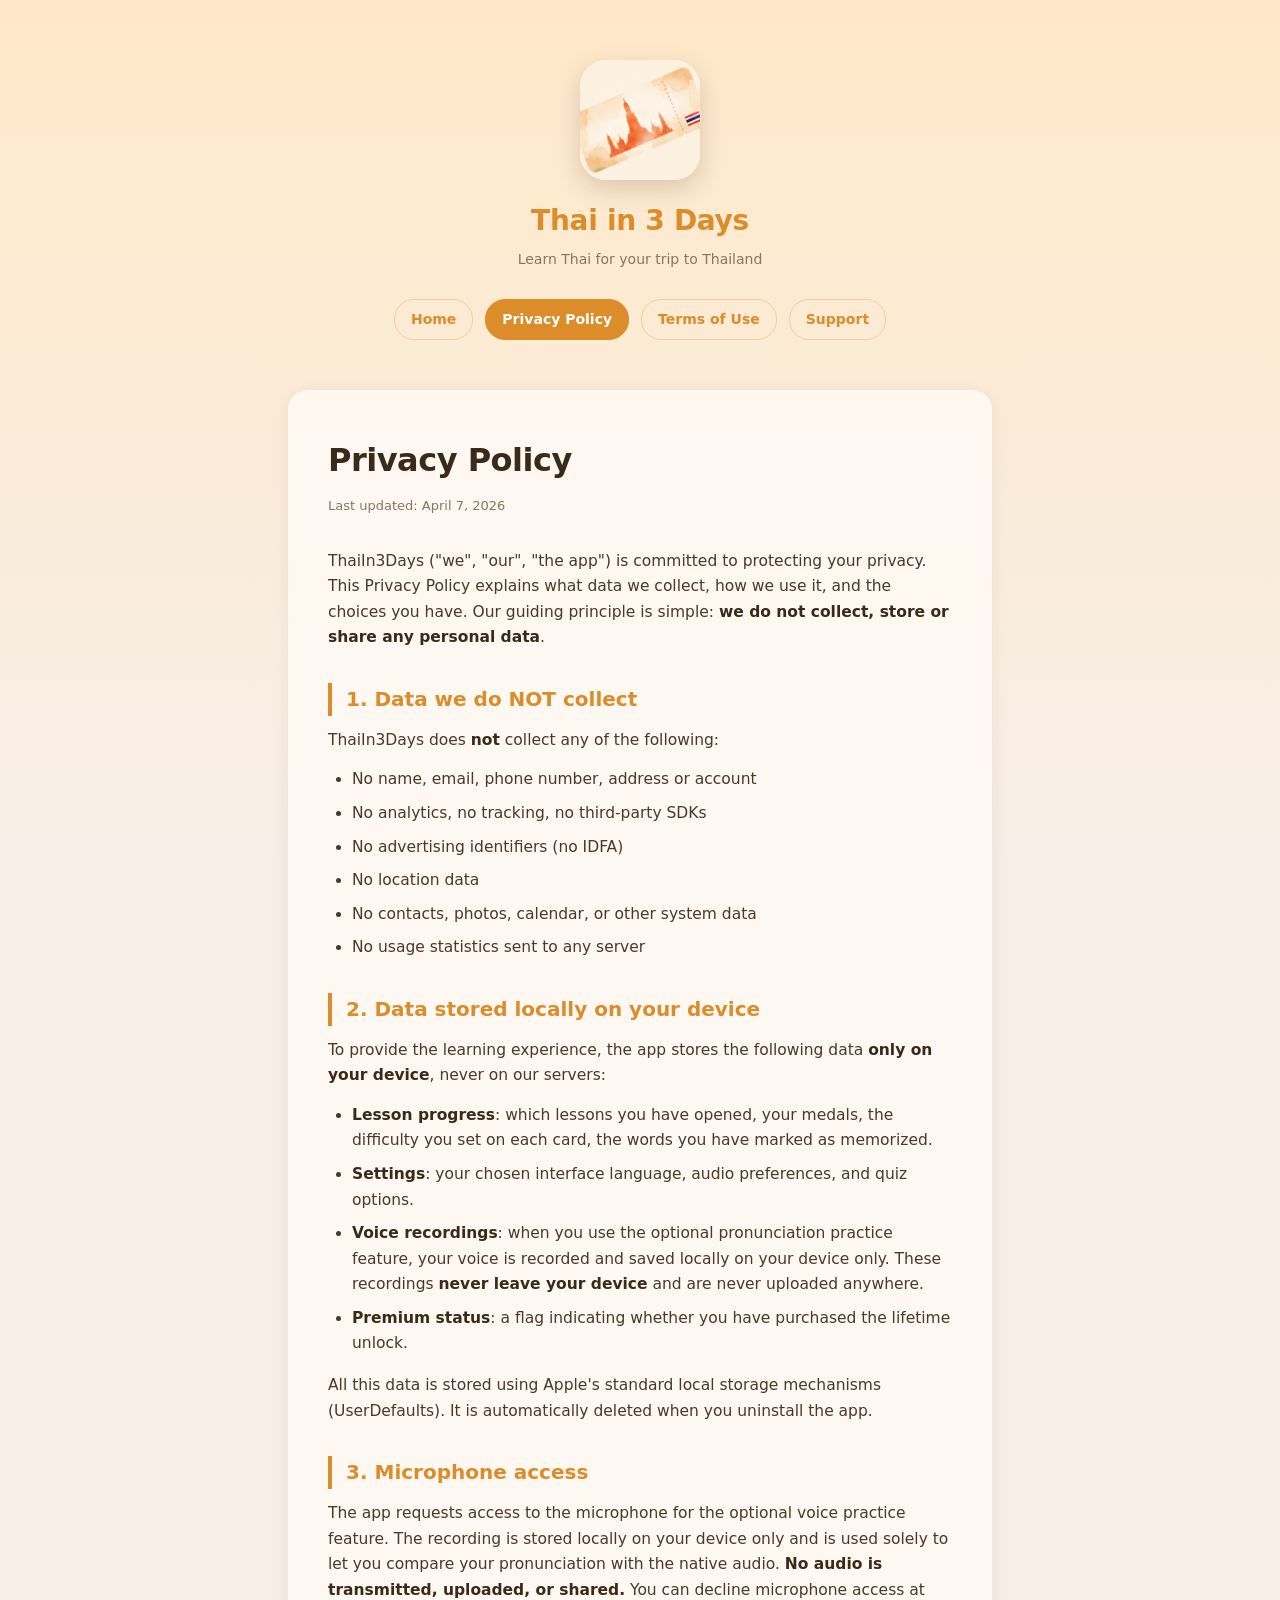
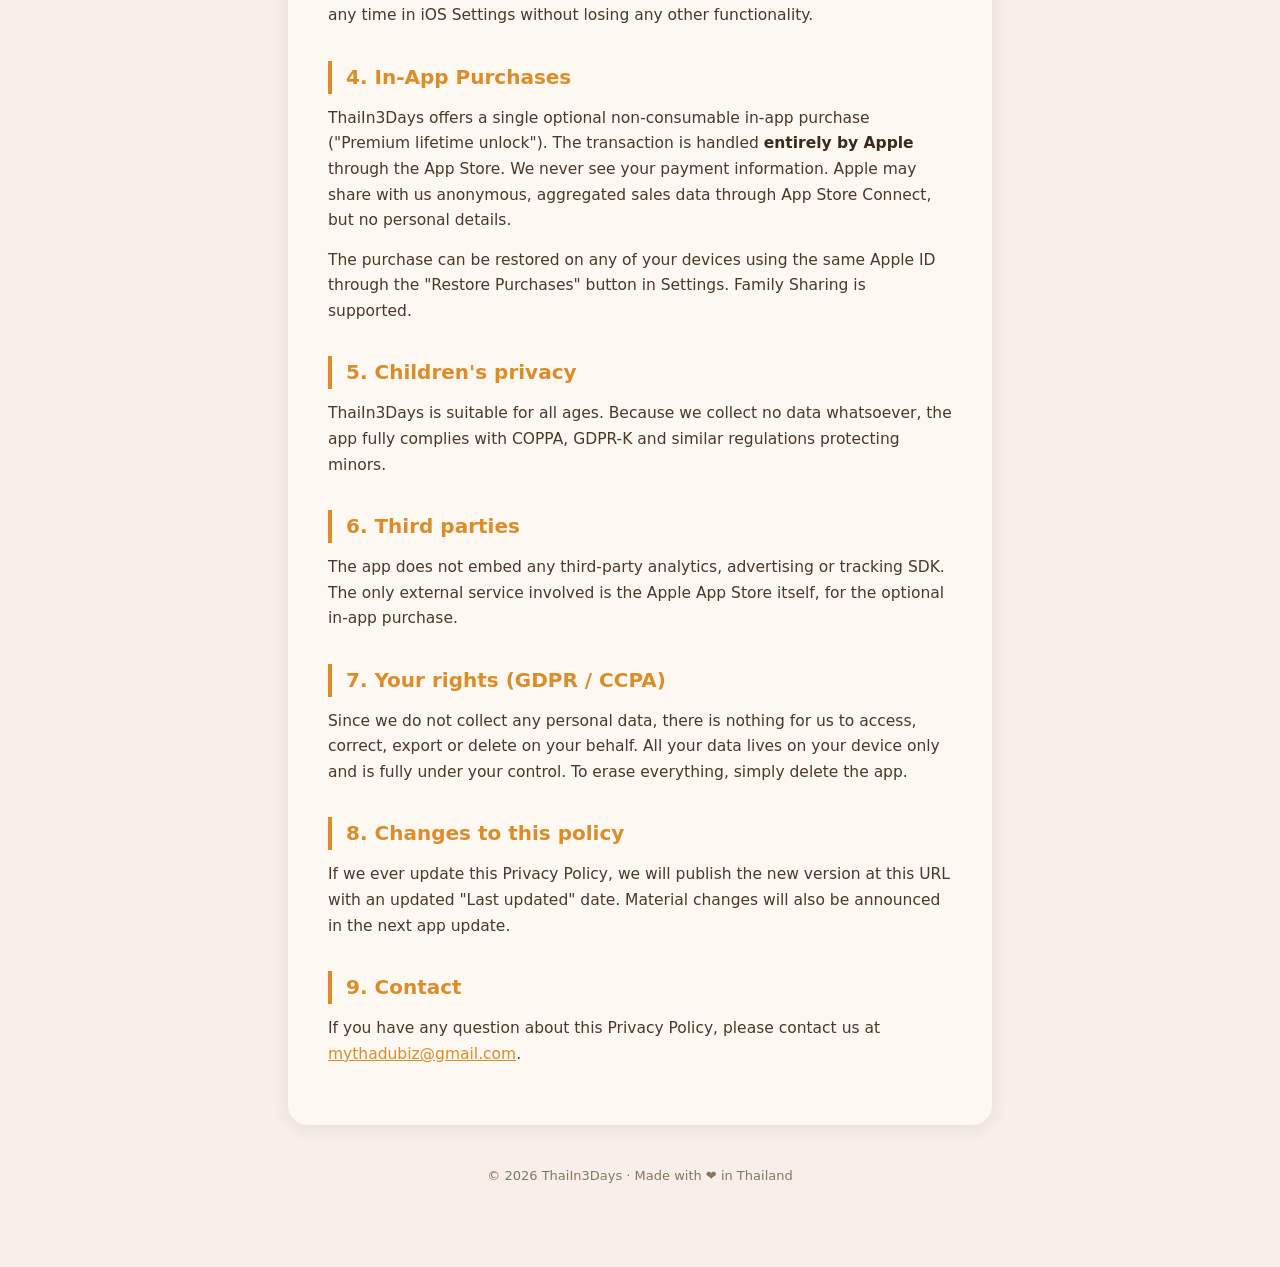
==== privacy.html @ a0320faf "Initial: privacy, terms, support pages with app icon" ====
<!DOCTYPE html>
<html lang="en">
<head>
<meta charset="UTF-8">
<meta name="viewport" content="width=device-width, initial-scale=1.0">
<title>Privacy Policy — ThaiIn3Days</title>
<link rel="icon" type="image/png" href="appicon.png">
<link rel="stylesheet" href="style.css">
</head>
<body>
<div class="container">
  <header>
    <img src="appicon.png" alt="ThaiIn3Days" class="icon">
    <h1 class="app-name">Thai in 3 Days</h1>
    <p class="tagline">Learn Thai for your trip to Thailand</p>
    <nav>
      <a href="index.html">Home</a>
      <a href="privacy.html" class="active">Privacy Policy</a>
      <a href="terms.html">Terms of Use</a>
      <a href="support.html">Support</a>
    </nav>
  </header>
  <main>
    <h1 class="page-title">Privacy Policy</h1>
    <p class="updated">Last updated: April 7, 2026</p>

    <p>ThaiIn3Days ("we", "our", "the app") is committed to protecting your privacy. This Privacy Policy explains what data we collect, how we use it, and the choices you have. Our guiding principle is simple: <strong>we do not collect, store or share any personal data</strong>.</p>

    <h2>1. Data we do NOT collect</h2>
    <p>ThaiIn3Days does <strong>not</strong> collect any of the following:</p>
    <ul>
      <li>No name, email, phone number, address or account</li>
      <li>No analytics, no tracking, no third-party SDKs</li>
      <li>No advertising identifiers (no IDFA)</li>
      <li>No location data</li>
      <li>No contacts, photos, calendar, or other system data</li>
      <li>No usage statistics sent to any server</li>
    </ul>

    <h2>2. Data stored locally on your device</h2>
    <p>To provide the learning experience, the app stores the following data <strong>only on your device</strong>, never on our servers:</p>
    <ul>
      <li><strong>Lesson progress</strong>: which lessons you have opened, your medals, the difficulty you set on each card, the words you have marked as memorized.</li>
      <li><strong>Settings</strong>: your chosen interface language, audio preferences, and quiz options.</li>
      <li><strong>Voice recordings</strong>: when you use the optional pronunciation practice feature, your voice is recorded and saved locally on your device only. These recordings <strong>never leave your device</strong> and are never uploaded anywhere.</li>
      <li><strong>Premium status</strong>: a flag indicating whether you have purchased the lifetime unlock.</li>
    </ul>
    <p>All this data is stored using Apple's standard local storage mechanisms (UserDefaults). It is automatically deleted when you uninstall the app.</p>

    <h2>3. Microphone access</h2>
    <p>The app requests access to the microphone for the optional voice practice feature. The recording is stored locally on your device only and is used solely to let you compare your pronunciation with the native audio. <strong>No audio is transmitted, uploaded, or shared.</strong> You can decline microphone access at any time in iOS Settings without losing any other functionality.</p>

    <h2>4. In-App Purchases</h2>
    <p>ThaiIn3Days offers a single optional non-consumable in-app purchase ("Premium lifetime unlock"). The transaction is handled <strong>entirely by Apple</strong> through the App Store. We never see your payment information. Apple may share with us anonymous, aggregated sales data through App Store Connect, but no personal details.</p>
    <p>The purchase can be restored on any of your devices using the same Apple ID through the "Restore Purchases" button in Settings. Family Sharing is supported.</p>

    <h2>5. Children's privacy</h2>
    <p>ThaiIn3Days is suitable for all ages. Because we collect no data whatsoever, the app fully complies with COPPA, GDPR-K and similar regulations protecting minors.</p>

    <h2>6. Third parties</h2>
    <p>The app does not embed any third-party analytics, advertising or tracking SDK. The only external service involved is the Apple App Store itself, for the optional in-app purchase.</p>

    <h2>7. Your rights (GDPR / CCPA)</h2>
    <p>Since we do not collect any personal data, there is nothing for us to access, correct, export or delete on your behalf. All your data lives on your device only and is fully under your control. To erase everything, simply delete the app.</p>

    <h2>8. Changes to this policy</h2>
    <p>If we ever update this Privacy Policy, we will publish the new version at this URL with an updated "Last updated" date. Material changes will also be announced in the next app update.</p>

    <h2>9. Contact</h2>
    <p>If you have any question about this Privacy Policy, please contact us at <a class="inline" href="mailto:mythadubiz@gmail.com">mythadubiz@gmail.com</a>.</p>
  </main>
  <footer>© 2026 ThaiIn3Days · Made with ❤️ in Thailand</footer>
</div>
</body>
</html>
---- style.css ----
* { box-sizing: border-box; margin: 0; padding: 0; }
body {
  font-family: -apple-system, BlinkMacSystemFont, "Segoe UI", system-ui, sans-serif;
  background: linear-gradient(180deg, #FFE8C8 0%, #F7EFE8 30%, #F7EFE8 100%);
  color: #3A2A1A;
  line-height: 1.65;
  min-height: 100vh;
}
.container {
  max-width: 760px;
  margin: 0 auto;
  padding: 60px 28px 80px;
}
header {
  text-align: center;
  margin-bottom: 50px;
}
.icon {
  width: 120px;
  height: 120px;
  border-radius: 26px;
  box-shadow: 0 8px 24px rgba(58, 42, 26, 0.18);
  display: block;
  margin: 0 auto 18px;
}
h1.app-name {
  font-size: 28px;
  font-weight: 700;
  color: #DC8C28;
  letter-spacing: -0.3px;
  margin-bottom: 4px;
}
.tagline {
  font-size: 14px;
  color: #8A7560;
  margin-bottom: 28px;
}
nav {
  display: flex;
  justify-content: center;
  gap: 12px;
  flex-wrap: wrap;
}
nav a {
  color: #DC8C28;
  text-decoration: none;
  font-size: 14px;
  font-weight: 600;
  padding: 8px 16px;
  border: 1.5px solid rgba(220, 140, 40, 0.3);
  border-radius: 20px;
  transition: all 0.2s;
}
nav a:hover, nav a.active {
  background: #DC8C28;
  color: white;
  border-color: #DC8C28;
}
main {
  background: rgba(255, 250, 245, 0.85);
  border-radius: 20px;
  padding: 44px 40px;
  box-shadow: 0 4px 18px rgba(58, 42, 26, 0.08);
  backdrop-filter: blur(8px);
}
h1.page-title {
  font-size: 32px;
  font-weight: 700;
  color: #3A2A1A;
  margin-bottom: 8px;
  letter-spacing: -0.5px;
}
.updated {
  font-size: 13px;
  color: #8A7560;
  margin-bottom: 32px;
}
h2 {
  font-size: 20px;
  font-weight: 700;
  color: #DC8C28;
  margin: 32px 0 12px;
  padding-left: 14px;
  border-left: 4px solid #DC8C28;
}
h3 {
  font-size: 16px;
  font-weight: 600;
  color: #3A2A1A;
  margin: 20px 0 8px;
}
p {
  font-size: 15.5px;
  color: #4a3828;
  margin-bottom: 14px;
}
ul {
  margin: 8px 0 16px 24px;
}
ul li {
  font-size: 15.5px;
  color: #4a3828;
  margin-bottom: 8px;
}
strong { color: #3A2A1A; }
a.inline { color: #DC8C28; }
footer {
  text-align: center;
  margin-top: 40px;
  font-size: 13px;
  color: #8A7560;
}
@media (max-width: 600px) {
  .container { padding: 40px 18px 60px; }
  main { padding: 28px 20px; }
  h1.page-title { font-size: 26px; }
  .icon { width: 96px; height: 96px; }
}
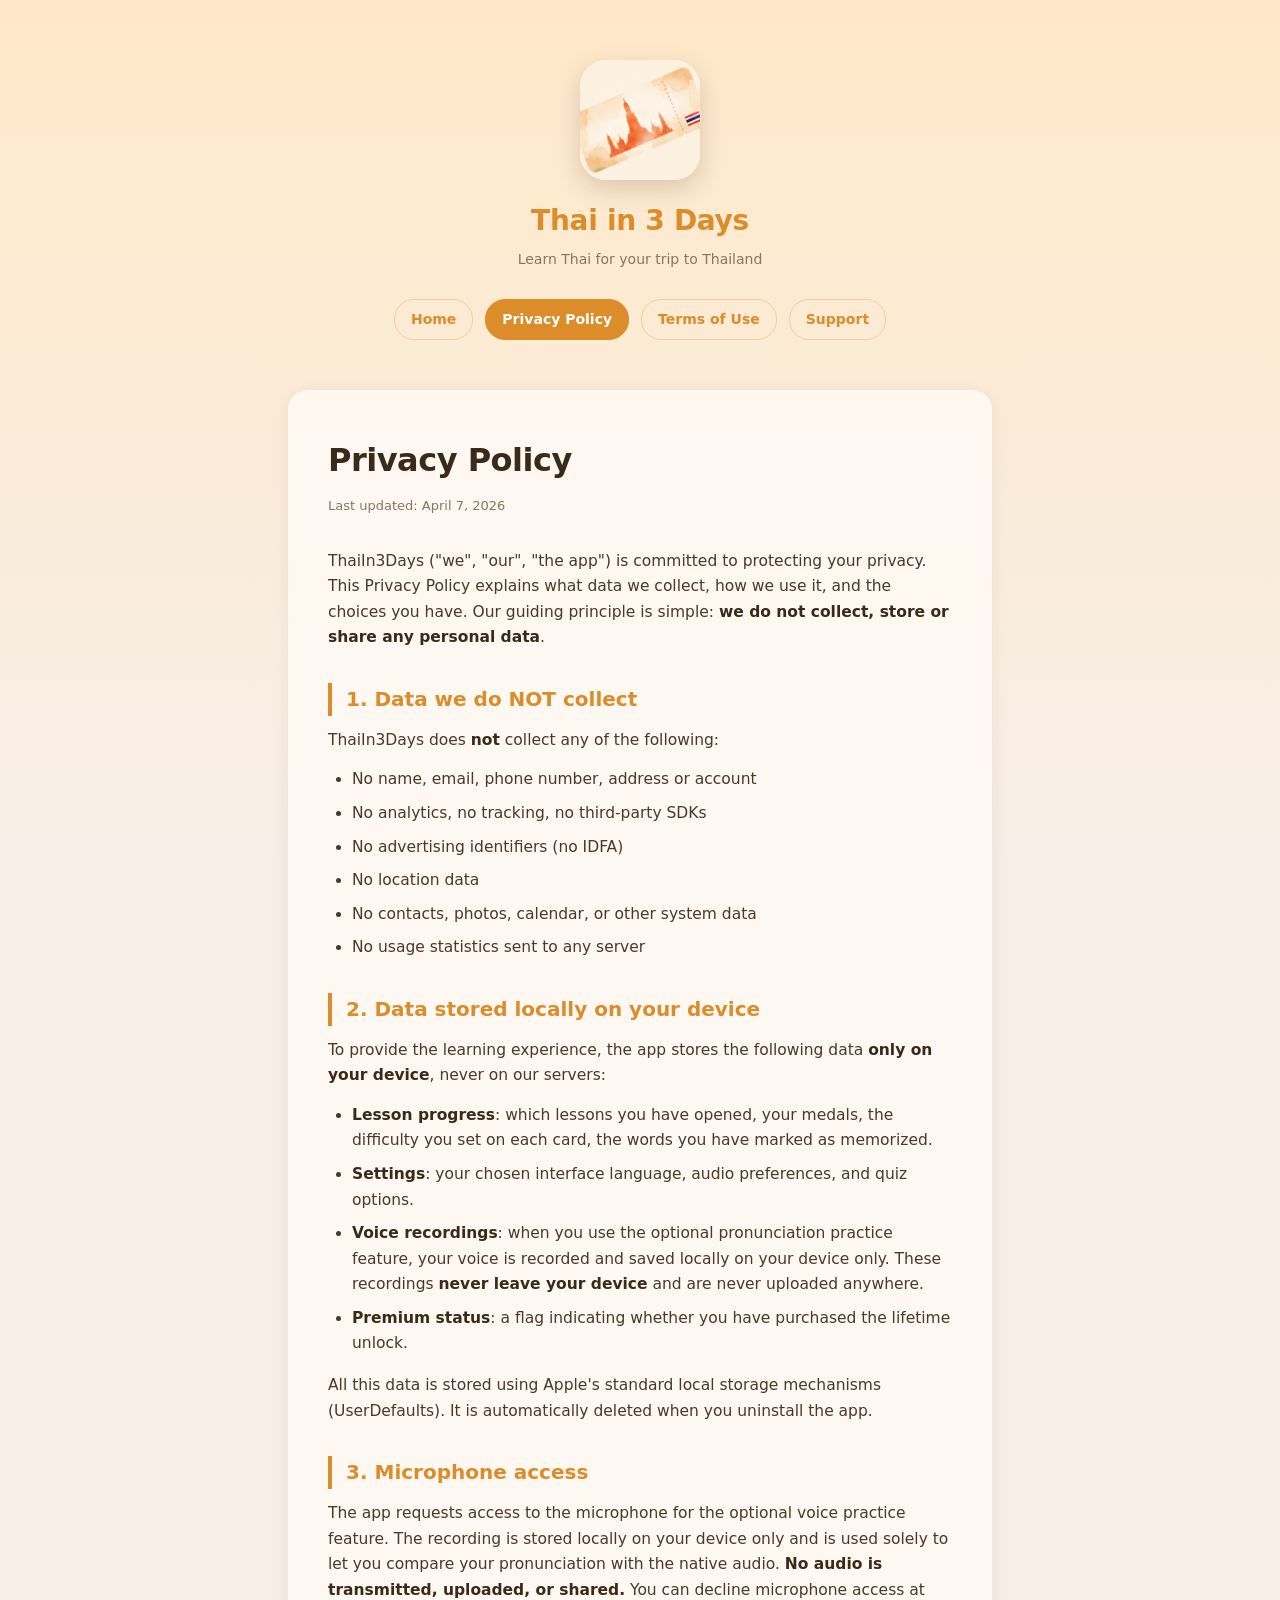
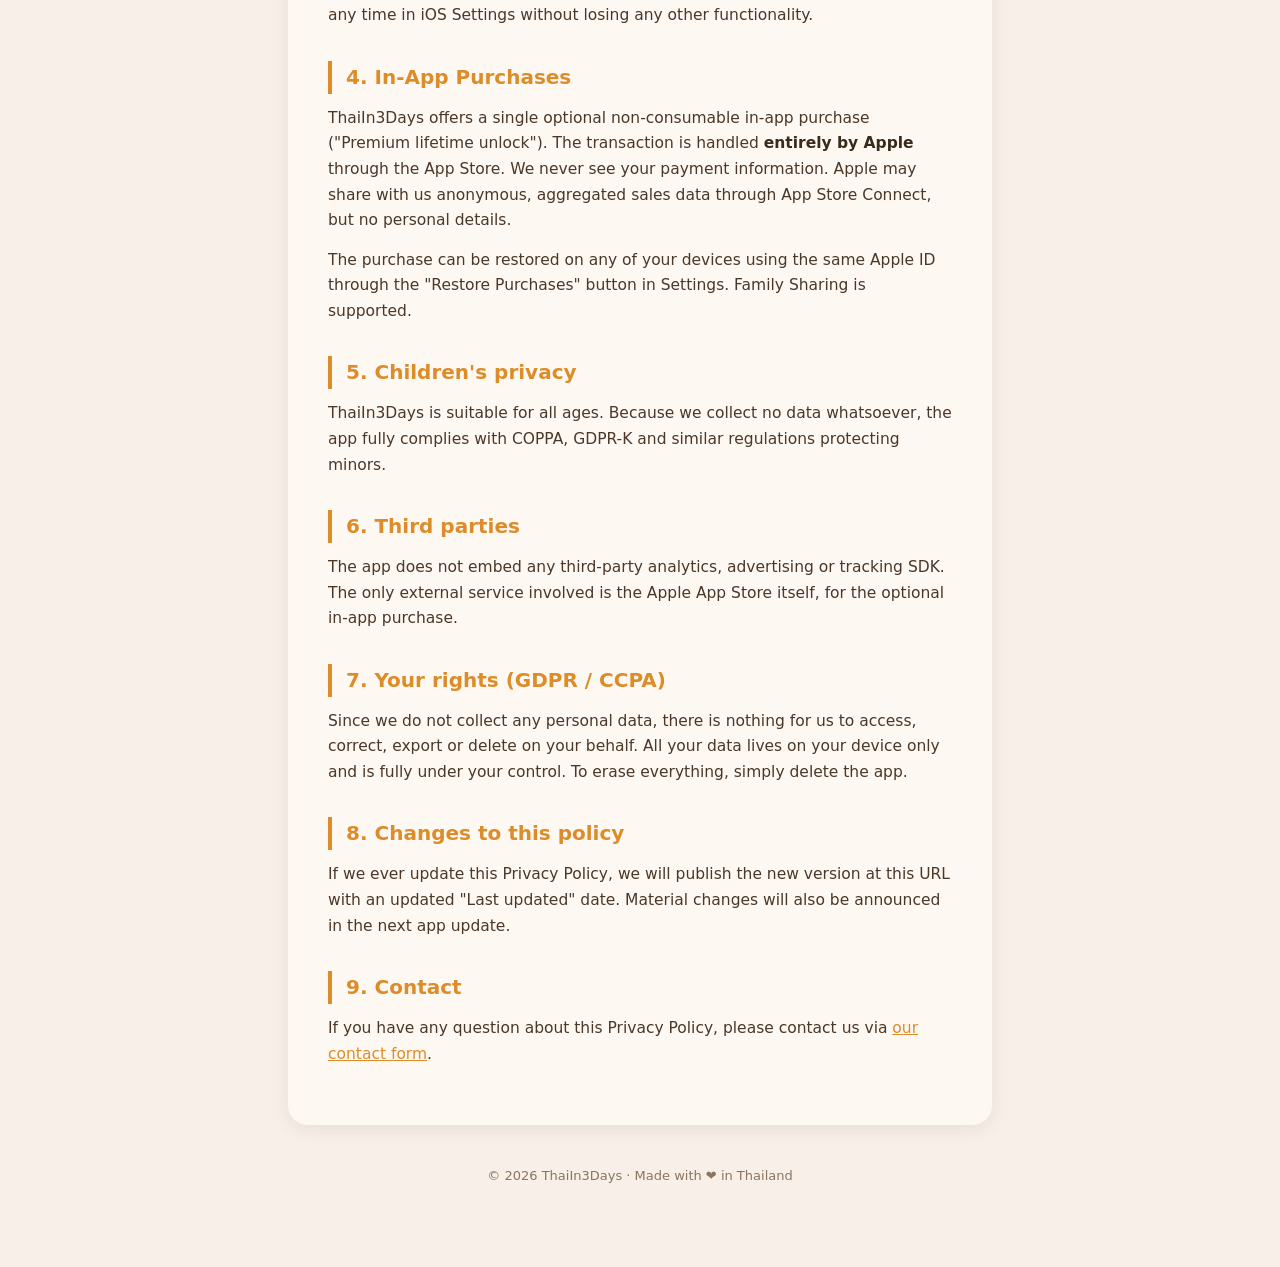
==== commit 2fe81291: "Contact via form instead of a published email address" ====
--- a/privacy.html
+++ b/privacy.html
@@ -67,7 +67,7 @@
     <p>If we ever update this Privacy Policy, we will publish the new version at this URL with an updated "Last updated" date. Material changes will also be announced in the next app update.</p>
 
     <h2>9. Contact</h2>
-    <p>If you have any question about this Privacy Policy, please contact us at <a class="inline" href="mailto:mythadubiz@gmail.com">mythadubiz@gmail.com</a>.</p>
+    <p>If you have any question about this Privacy Policy, please contact us via <a class="inline" href="https://mythadubiz.github.io/contact/?app=thaiin3days&amp;lang=en&amp;topic=privacy">our contact form</a>.</p>
   </main>
   <footer>© 2026 ThaiIn3Days · Made with ❤️ in Thailand</footer>
 </div>
